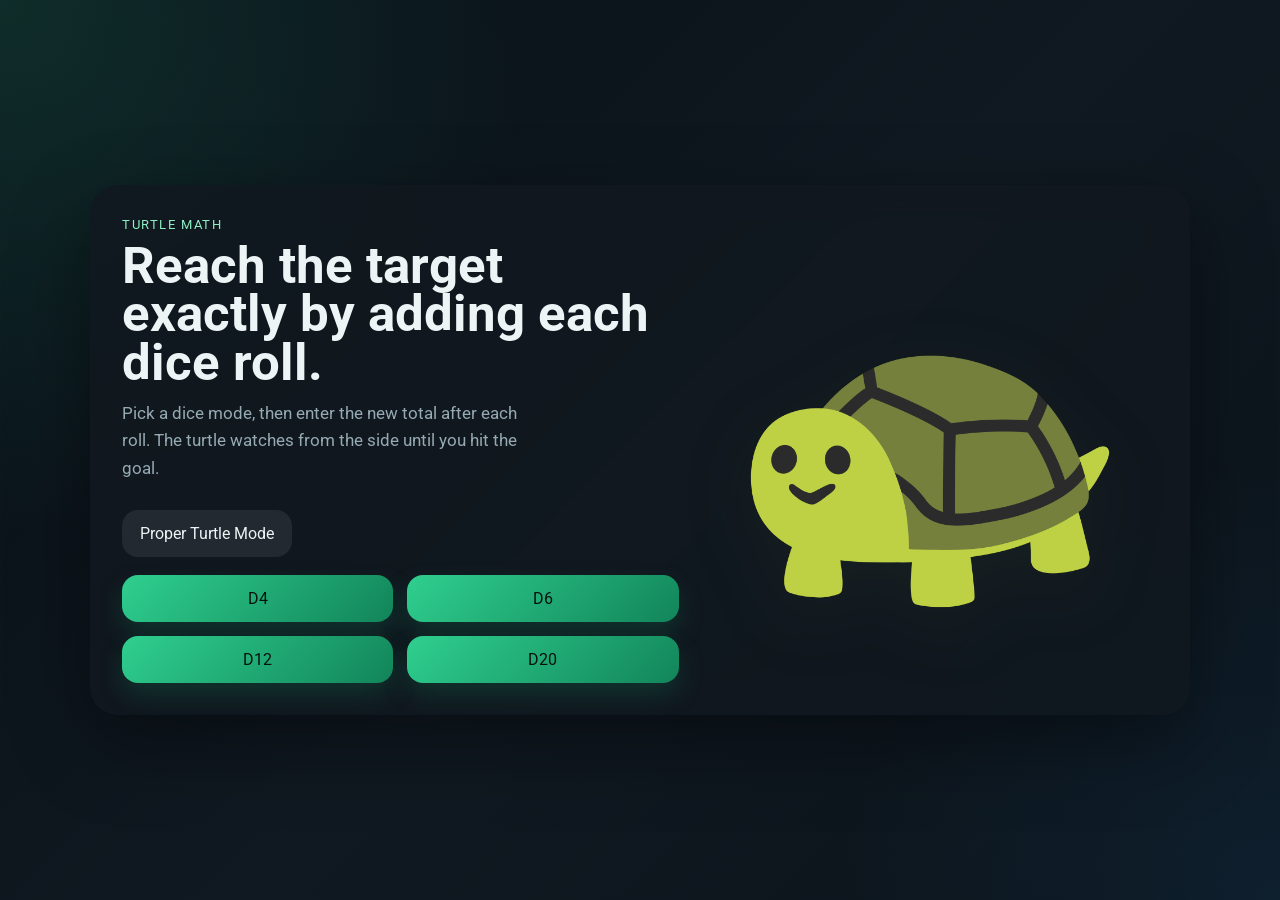
==== index.html @ 7a52d215 "proper turtle mode added" ====
<!DOCTYPE html>
<html lang="en">
  <head>
    <meta charset="UTF-8" />
    <meta name="viewport" content="width=device-width, initial-scale=1.0" />
    <title>Turtle Math</title>
    <link rel="preconnect" href="https://fonts.googleapis.com" />
    <link rel="preconnect" href="https://fonts.gstatic.com" crossorigin />
    <link
      href="https://fonts.googleapis.com/css2?family=Roboto:wght@400;500;700&display=swap"
      rel="stylesheet"
    />
    <link rel="stylesheet" href="styles.css" />
  </head>
  <body>
    <main class="app-shell">
      <section class="panel mode-panel" id="mode-screen">
        <div class="panel-copy">
          <p class="eyebrow">Turtle Math</p>
          <h1>Reach the target exactly by adding each dice roll.</h1>
          <p class="intro">
            Pick a dice mode, then enter the new total after each roll. The turtle watches
            from the side until you hit the goal.
          </p>
          <button
            type="button"
            class="secondary-button proper-toggle"
            id="proper-mode-toggle"
            aria-pressed="false"
          >
            Proper Turtle Mode
          </button>
          <div class="mode-grid">
            <button class="mode-button" data-sides="4">D4</button>
            <button class="mode-button" data-sides="6">D6</button>
            <button class="mode-button" data-sides="12">D12</button>
            <button class="mode-button" data-sides="20">D20</button>
          </div>
        </div>
        <div class="turtle-wrap">
          <img src="turtle.png" alt="Game turtle" class="turtle-art" id="mode-turtle-art" />
        </div>
      </section>

      <section class="panel game-panel hidden" id="game-screen">
        <div class="game-layout">
          <aside class="turtle-side">
            <img src="turtle.png" alt="Game turtle" class="turtle-art" id="game-turtle-art" />
          </aside>

          <div class="game-main">
            <div class="status-row">
              <div class="status-card">
                <span class="status-label">Mode</span>
                <strong id="mode-label">D6</strong>
              </div>
              <div class="status-card">
                <span class="status-label">Current Total</span>
                <strong id="current-total">0</strong>
              </div>
              <div class="status-card">
                <span class="status-label" id="roll-status-label">Roll</span>
                <div class="die-face" id="rolled-die" data-sides="">
                  <strong id="rolled-number">-</strong>
                </div>
              </div>
            </div>

            <div class="prompt-card">
              <h2 id="prompt-text">Press start to begin.</h2>
              <p id="helper-text">The die will roll automatically after you start.</p>
              <div class="proper-roll-grid hidden" id="proper-roll-grid">
                <div class="roll-panel">
                  <span class="status-label">Current</span>
                  <strong id="proper-current-total">0</strong>
                </div>
                <div class="roll-panel">
                  <span class="status-label">Roll 1</span>
                  <strong id="proper-roll-1">-</strong>
                </div>
                <div class="roll-panel">
                  <span class="status-label">Roll 2</span>
                  <strong id="proper-roll-2">-</strong>
                </div>
                <div class="roll-panel">
                  <span class="status-label">Roll 3</span>
                  <strong id="proper-roll-3">-</strong>
                </div>
              </div>
            </div>

            <form id="answer-form" class="answer-form" autocomplete="off">
              <label for="answer-input">Enter the new total</label>
              <div class="answer-row">
                <input
                  id="answer-input"
                  name="answer"
                  inputmode="numeric"
                  pattern="[0-9]*"
                  min="0"
                  max="150"
                  type="number"
                  placeholder="Type the total"
                  disabled
                />
                <button type="submit" class="primary-button hidden" disabled id="submit-button">
                  Hidden Submit
                </button>
              </div>
            </form>

            <p class="message" id="message-box">Choose a mode to begin.</p>

            <div class="button-row">
              <button type="button" class="primary-button" id="start-button">Start Game</button>
              <button type="button" class="secondary-button" id="restart-button">
                Change Mode
              </button>
            </div>
          </div>
        </div>
      </section>

      <section class="modal hidden" id="score-modal" aria-hidden="true">
        <div class="modal-card">
          <p class="eyebrow">Run Complete</p>
          <h2 id="modal-title">Scoreboard</h2>
          <div class="score-grid">
            <div class="score-chip">
              <span class="status-label">Target</span>
              <strong id="score-target">50</strong>
            </div>
            <div class="score-chip">
              <span class="status-label">Total Time</span>
              <strong id="score-time">0.0s</strong>
            </div>
            <div class="score-chip">
              <span class="status-label">Average Speed</span>
              <strong id="score-speed">0.00 nums/s</strong>
            </div>
          </div>
          <div class="graph-wrap">
            <canvas id="speed-chart" width="720" height="320"></canvas>
          </div>
          <p class="graph-caption" id="graph-caption">
            Line graph shows how long each successful step took.
          </p>
          <div class="button-row">
            <button type="button" class="primary-button" id="play-again-button">Play Again</button>
            <button type="button" class="secondary-button" id="change-mode-button">Change Mode</button>
          </div>
        </div>
      </section>
    </main>

    <script src="script.js"></script>
  </body>
</html>
---- styles.css ----
:root {
  --bg: #0b1116;
  --panel: rgba(18, 25, 31, 0.88);
  --panel-soft: rgba(25, 35, 43, 0.9);
  --text: #edf4f6;
  --muted: #95aab3;
  --accent: #2fcf8f;
  --accent-dark: #12855a;
  --accent-soft: rgba(47, 207, 143, 0.16);
  --button-text: #08120d;
  --success: #63f4b0;
  --error: #ff7777;
  --shadow: 0 28px 80px rgba(0, 0, 0, 0.42);
}

* {
  box-sizing: border-box;
}

body {
  margin: 0;
  min-height: 100vh;
  font-family: "Roboto", sans-serif;
  color: var(--text);
  background:
    radial-gradient(circle at top left, rgba(46, 160, 120, 0.2), transparent 34%),
    radial-gradient(circle at bottom right, rgba(24, 65, 103, 0.24), transparent 28%),
    linear-gradient(135deg, #071016 0%, #101921 52%, #0b141b 100%);
}

body::before {
  content: "";
  position: fixed;
  inset: -20%;
  opacity: 0;
  pointer-events: none;
  background-image: url("turtle_headphone.png");
  background-repeat: repeat;
  background-size: 220px auto;
  background-position: 0 0;
  transform: rotate(-18deg) scale(1.1);
  transition: opacity 220ms ease;
  z-index: 0;
}

.app-shell {
  width: min(1100px, calc(100vw - 32px));
  margin: 0 auto;
  padding: 24px 0;
  min-height: 100vh;
  display: flex;
  align-items: center;
  position: relative;
  z-index: 1;
}

.panel {
  width: 100%;
  background: var(--panel);
  border-radius: 28px;
  box-shadow: var(--shadow);
  backdrop-filter: blur(18px);
}

.mode-panel {
  display: grid;
  grid-template-columns: 1.1fr 0.9fr;
  gap: 24px;
  padding: 32px;
  align-items: center;
}

.panel-copy h1 {
  margin: 0 0 12px;
  font-size: clamp(2.2rem, 4vw, 4rem);
  line-height: 0.95;
}

.eyebrow {
  margin: 0 0 10px;
  letter-spacing: 0.12em;
  text-transform: uppercase;
  color: #8eeec2;
  font-size: 0.82rem;
}

.intro {
  margin: 0 0 28px;
  max-width: 42ch;
  font-size: 1.08rem;
  line-height: 1.6;
  color: var(--muted);
}

.proper-toggle {
  margin-bottom: 18px;
}

.proper-toggle.active {
  background: linear-gradient(135deg, var(--accent) 0%, var(--accent-dark) 100%);
  color: var(--button-text);
  box-shadow: 0 12px 24px rgba(18, 133, 90, 0.25);
}

.mode-grid {
  display: grid;
  grid-template-columns: repeat(2, minmax(120px, 1fr));
  gap: 14px;
}

.mode-button,
.primary-button,
.secondary-button {
  border: none;
  border-radius: 16px;
  padding: 14px 18px;
  font: inherit;
  font-size: 1rem;
  cursor: pointer;
  transition:
    transform 160ms ease,
    box-shadow 160ms ease,
    background 160ms ease;
}

.mode-button,
.primary-button {
  color: var(--button-text);
  background: linear-gradient(135deg, var(--accent) 0%, var(--accent-dark) 100%);
  box-shadow: 0 12px 24px rgba(18, 133, 90, 0.25);
}

.secondary-button {
  color: var(--text);
  background: rgba(255, 255, 255, 0.08);
}

.mode-button:hover,
.primary-button:hover,
.secondary-button:hover {
  transform: translateY(-1px);
}

.mode-button:disabled,
.primary-button:disabled {
  opacity: 0.55;
  cursor: not-allowed;
  transform: none;
}

.turtle-wrap,
.turtle-side {
  display: flex;
  align-items: center;
  justify-content: center;
}

.turtle-art {
  width: min(100%, 360px);
  height: auto;
  filter: drop-shadow(0 18px 32px rgba(49, 64, 44, 0.18));
}

.game-panel {
  padding: 24px;
}

.game-layout {
  display: grid;
  grid-template-columns: 280px 1fr;
  gap: 24px;
  align-items: center;
}

.game-main {
  display: grid;
  gap: 18px;
}

.status-row {
  display: grid;
  grid-template-columns: repeat(3, minmax(120px, 1fr));
  gap: 14px;
}

.status-card,
.prompt-card,
.answer-form {
  background: var(--panel-soft);
  border-radius: 20px;
}

.status-card {
  padding: 18px;
}

.status-label {
  display: block;
  margin-bottom: 8px;
  color: var(--muted);
  font-size: 0.9rem;
}

.status-card strong {
  font-size: clamp(1.5rem, 2.2vw, 2rem);
}

.proper-roll-grid {
  display: grid;
  grid-template-columns: repeat(4, minmax(120px, 1fr));
  gap: 12px;
  margin-top: 18px;
}

.roll-panel {
  padding: 16px;
  border-radius: 18px;
  background: rgba(255, 255, 255, 0.05);
  border: 1px solid rgba(255, 255, 255, 0.06);
}

.roll-panel strong {
  display: block;
  font-size: clamp(1.6rem, 2.4vw, 2.3rem);
}

.die-face {
  --die-size: clamp(72px, 9vw, 104px);
  position: relative;
  width: var(--die-size);
  aspect-ratio: 1 / 1;
  display: grid;
  place-items: center;
  margin-top: 6px;
  color: #08120d;
  background: linear-gradient(135deg, #95ffd0 0%, var(--accent) 55%, var(--accent-dark) 100%);
  box-shadow:
    inset 0 1px 0 rgba(255, 255, 255, 0.3),
    0 14px 30px rgba(10, 31, 23, 0.4);
  transition:
    transform 140ms ease,
    box-shadow 140ms ease,
    filter 140ms ease;
}

.die-face strong {
  position: relative;
  z-index: 1;
  font-size: clamp(1.6rem, 2.4vw, 2.2rem);
  line-height: 1;
}

.die-face[data-sides="4"] {
  clip-path: polygon(50% 4%, 5% 96%, 95% 96%);
}

.die-face[data-sides="6"] {
  border-radius: 18px;
}

.die-face[data-sides="12"] {
  clip-path: polygon(50% 3%, 95% 36%, 77% 94%, 23% 94%, 5% 36%);
}

.die-face[data-sides="20"] {
  clip-path: polygon(25% 6%, 75% 6%, 96% 50%, 75% 94%, 25% 94%, 4% 50%);
}

.die-face.rolling {
  animation: die-pop 220ms ease;
}

.prompt-card {
  padding: 24px;
}

.prompt-card h2 {
  margin: 0 0 8px;
  font-size: clamp(1.6rem, 3vw, 2.3rem);
}

.prompt-card p {
  margin: 0;
  color: var(--muted);
}

.answer-form {
  padding: 20px;
}

.answer-form label {
  display: block;
  margin-bottom: 10px;
}

.answer-row,
.button-row {
  display: flex;
  gap: 12px;
  flex-wrap: wrap;
}

.answer-row input {
  flex: 1 1 220px;
  min-width: 0;
  border: 1px solid rgba(255, 255, 255, 0.08);
  border-radius: 14px;
  padding: 14px 16px;
  font: inherit;
  font-size: 1rem;
  color: var(--text);
  background: rgba(7, 14, 18, 0.9);
  transition:
    border-color 160ms ease,
    box-shadow 160ms ease,
    background 160ms ease,
    transform 160ms ease;
}

.answer-row input:focus {
  outline: none;
  border-color: rgba(99, 244, 176, 0.55);
  box-shadow: 0 0 0 4px rgba(47, 207, 143, 0.14);
}

.message {
  min-height: 1.5em;
  margin: 0;
  font-size: 1rem;
  color: var(--muted);
}

.message.success {
  color: var(--success);
}

.message.error {
  color: var(--error);
}

.answer-form.success-flash {
  animation: success-flash 420ms ease;
}

.answer-form.success-flash input {
  border-color: rgba(99, 244, 176, 0.75);
  box-shadow: 0 0 0 5px rgba(47, 207, 143, 0.16);
  transform: scale(1.01);
}

.modal {
  position: fixed;
  inset: 0;
  background: rgba(3, 8, 12, 0.68);
  display: grid;
  place-items: center;
  padding: 20px;
}

.modal-card {
  width: min(900px, 100%);
  background: rgba(10, 18, 24, 0.96);
  border-radius: 28px;
  box-shadow: var(--shadow);
  padding: 28px;
}

.modal-card h2 {
  margin: 0 0 16px;
  font-size: clamp(1.8rem, 3vw, 2.5rem);
}

.score-grid {
  display: grid;
  grid-template-columns: repeat(3, minmax(120px, 1fr));
  gap: 14px;
  margin-bottom: 18px;
}

.score-chip {
  background: rgba(255, 255, 255, 0.06);
  border-radius: 18px;
  padding: 16px;
}

.graph-wrap {
  background: rgba(255, 255, 255, 0.04);
  border-radius: 20px;
  padding: 12px;
}

#speed-chart {
  width: 100%;
  height: auto;
  display: block;
}

.graph-caption {
  color: var(--muted);
  margin: 12px 0 20px;
}

.hidden {
  display: none;
}

@keyframes success-flash {
  0% {
    background: var(--panel-soft);
  }

  40% {
    background: rgba(47, 207, 143, 0.18);
  }

  100% {
    background: var(--panel-soft);
  }
}

@keyframes die-pop {
  0% {
    transform: scale(0.92);
    filter: brightness(0.94);
  }

  65% {
    transform: scale(1.04);
    filter: brightness(1.08);
  }

  100% {
    transform: scale(1);
    filter: brightness(1);
  }
}

body.proper-turtle-mode {
  --accent: #ff6666;
  --accent-dark: #b61f34;
  --accent-soft: rgba(255, 102, 102, 0.2);
  --button-text: #fff3f1;
  --success: #ffb0b0;
}

body.proper-turtle-mode::before {
  opacity: 0.12;
  animation: turtle-scan 14s linear infinite;
}

body.proper-turtle-mode .secondary-button {
  color: var(--button-text);
  background: linear-gradient(135deg, rgba(255, 102, 102, 0.9) 0%, rgba(182, 31, 52, 0.9) 100%);
  box-shadow: 0 12px 24px rgba(130, 18, 34, 0.28);
}

@keyframes turtle-scan {
  0% {
    background-position: 0 0;
  }

  100% {
    background-position: 320px 520px;
  }
}

@media (max-width: 860px) {
  .mode-panel,
  .game-layout {
    grid-template-columns: 1fr;
  }

  .turtle-side {
    order: -1;
  }

  .proper-roll-grid {
    grid-template-columns: repeat(2, minmax(120px, 1fr));
  }
}

@media (max-width: 620px) {
  .app-shell {
    width: min(100vw - 20px, 1100px);
    padding: 10px 0;
  }

  .mode-panel,
  .game-panel {
    padding: 18px;
  }

  .status-row,
  .mode-grid,
  .proper-roll-grid,
  .score-grid {
    grid-template-columns: 1fr;
  }

  .answer-row > *,
  .button-row > * {
    width: 100%;
  }
}
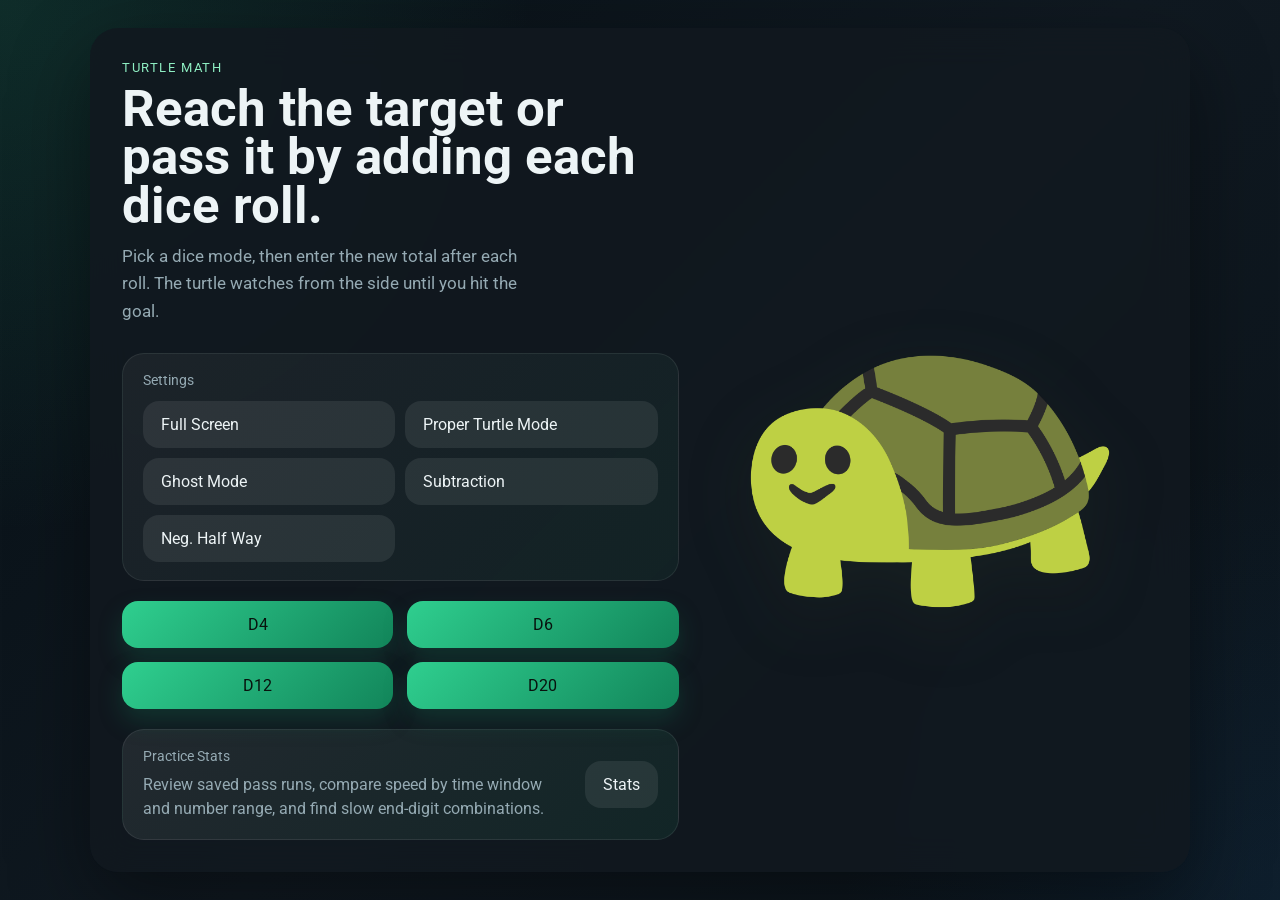
==== commit 2360abf2: "statistic and setting polished" ====
--- a/index.html
+++ b/index.html
@@ -17,25 +17,67 @@
       <section class="panel mode-panel" id="mode-screen">
         <div class="panel-copy">
           <p class="eyebrow">Turtle Math</p>
-          <h1>Reach the target exactly by adding each dice roll.</h1>
+          <h1>Reach the target or pass it by adding each dice roll.</h1>
           <p class="intro">
             Pick a dice mode, then enter the new total after each roll. The turtle watches
             from the side until you hit the goal.
           </p>
-          <button
-            type="button"
-            class="secondary-button proper-toggle"
-            id="proper-mode-toggle"
-            aria-pressed="false"
-          >
-            Proper Turtle Mode
-          </button>
+          <div class="settings-panel">
+            <span class="status-label">Settings</span>
+            <div class="settings-grid">
+              <button type="button" class="secondary-button settings-toggle" id="fullscreen-button">
+                Full Screen
+              </button>
+              <button
+                type="button"
+                class="secondary-button settings-toggle proper-toggle"
+                id="proper-mode-toggle"
+                aria-pressed="false"
+              >
+                Proper Turtle Mode
+              </button>
+              <button
+                type="button"
+                class="secondary-button settings-toggle"
+                id="ghost-mode-toggle"
+                aria-pressed="false"
+              >
+                Ghost Mode
+              </button>
+              <button
+                type="button"
+                class="secondary-button settings-toggle"
+                id="subtraction-mode-toggle"
+                aria-pressed="false"
+              >
+                Subtraction
+              </button>
+              <button
+                type="button"
+                class="secondary-button settings-toggle"
+                id="negative-halfway-toggle"
+                aria-pressed="false"
+              >
+                Neg. Half Way
+              </button>
+            </div>
+          </div>
           <div class="mode-grid">
             <button class="mode-button" data-sides="4">D4</button>
             <button class="mode-button" data-sides="6">D6</button>
             <button class="mode-button" data-sides="12">D12</button>
             <button class="mode-button" data-sides="20">D20</button>
           </div>
+          <div class="stats-launch-panel">
+            <div>
+              <span class="status-label">Practice Stats</span>
+              <p class="stats-launch-copy">
+                Review saved pass runs, compare speed by time window and number range,
+                and find slow end-digit combinations.
+              </p>
+            </div>
+            <a class="secondary-button stats-link-button" href="stats.html">Stats</a>
+          </div>
         </div>
         <div class="turtle-wrap">
           <img src="turtle.png" alt="Game turtle" class="turtle-art" id="mode-turtle-art" />
@@ -45,6 +87,7 @@
       <section class="panel game-panel hidden" id="game-screen">
         <div class="game-layout">
           <aside class="turtle-side">
+            <div class="turtle-confetti-layer" id="turtle-confetti-layer" aria-hidden="true"></div>
             <img src="turtle.png" alt="Game turtle" class="turtle-art" id="game-turtle-art" />
           </aside>
 
@@ -54,11 +97,11 @@
                 <span class="status-label">Mode</span>
                 <strong id="mode-label">D6</strong>
               </div>
-              <div class="status-card">
-                <span class="status-label">Current Total</span>
+              <div class="status-card" id="current-total-card">
+                <span class="status-label" id="current-total-label">Current Total</span>
                 <strong id="current-total">0</strong>
               </div>
-              <div class="status-card">
+              <div class="status-card" id="roll-status-card">
                 <span class="status-label" id="roll-status-label">Roll</span>
                 <div class="die-face" id="rolled-die" data-sides="">
                   <strong id="rolled-number">-</strong>
@@ -76,15 +119,21 @@
                 </div>
                 <div class="roll-panel">
                   <span class="status-label">Roll 1</span>
-                  <strong id="proper-roll-1">-</strong>
+                  <div class="die-face die-face-small" id="proper-roll-die-1" data-sides="">
+                    <strong id="proper-roll-1">-</strong>
+                  </div>
                 </div>
                 <div class="roll-panel">
                   <span class="status-label">Roll 2</span>
-                  <strong id="proper-roll-2">-</strong>
+                  <div class="die-face die-face-small" id="proper-roll-die-2" data-sides="">
+                    <strong id="proper-roll-2">-</strong>
+                  </div>
                 </div>
                 <div class="roll-panel">
                   <span class="status-label">Roll 3</span>
-                  <strong id="proper-roll-3">-</strong>
+                  <div class="die-face die-face-small" id="proper-roll-die-3" data-sides="">
+                    <strong id="proper-roll-3">-</strong>
+                  </div>
                 </div>
               </div>
             </div>
@@ -96,9 +145,9 @@
                   id="answer-input"
                   name="answer"
                   inputmode="numeric"
-                  pattern="[0-9]*"
-                  min="0"
-                  max="150"
+                  pattern="-?[0-9]*"
+                  min="-9999"
+                  max="9999"
                   type="number"
                   placeholder="Type the total"
                   disabled
@@ -107,6 +156,35 @@
                   Hidden Submit
                 </button>
               </div>
+              <div class="volume-row">
+                <label for="volume-slider">Correct Sound Volume</label>
+                <input
+                  id="volume-slider"
+                  name="volume"
+                  type="range"
+                  min="0"
+                  max="100"
+                  value="45"
+                />
+                <span class="volume-value" id="volume-value">45%</span>
+              </div>
+              <button type="button" class="secondary-button mobile-keypad-button" id="mobile-keypad-button">
+                Click if you are on mobile
+              </button>
+              <div class="keypad-wrap hidden" id="keypad-wrap" aria-label="On-page keypad">
+                <button type="button" class="keypad-button" data-keypad-value="1">1</button>
+                <button type="button" class="keypad-button" data-keypad-value="2">2</button>
+                <button type="button" class="keypad-button" data-keypad-value="3">3</button>
+                <button type="button" class="keypad-button" data-keypad-value="4">4</button>
+                <button type="button" class="keypad-button" data-keypad-value="5">5</button>
+                <button type="button" class="keypad-button" data-keypad-value="6">6</button>
+                <button type="button" class="keypad-button" data-keypad-value="7">7</button>
+                <button type="button" class="keypad-button" data-keypad-value="8">8</button>
+                <button type="button" class="keypad-button" data-keypad-value="9">9</button>
+                <button type="button" class="keypad-button keypad-button-wide" data-keypad-action="clear">Clear</button>
+                <button type="button" class="keypad-button" data-keypad-value="0">0</button>
+                <button type="button" class="keypad-button keypad-button-wide keypad-button-negate" data-keypad-action="negate">−</button>
+              </div>
             </form>
 
             <p class="message" id="message-box">Choose a mode to begin.</p>
@@ -120,6 +198,8 @@
           </div>
         </div>
       </section>
+
+      <div class="win-confetti-layer" id="win-confetti-layer" aria-hidden="true"></div>
 
       <section class="modal hidden" id="score-modal" aria-hidden="true">
         <div class="modal-card">
@@ -127,16 +207,24 @@
           <h2 id="modal-title">Scoreboard</h2>
           <div class="score-grid">
             <div class="score-chip">
-              <span class="status-label">Target</span>
+              <span class="status-label" id="score-target-label">Target</span>
               <strong id="score-target">50</strong>
             </div>
             <div class="score-chip">
-              <span class="status-label">Total Time</span>
+              <span class="status-label" id="score-time-label">Total Time</span>
               <strong id="score-time">0.0s</strong>
             </div>
             <div class="score-chip">
-              <span class="status-label">Average Speed</span>
-              <strong id="score-speed">0.00 nums/s</strong>
+              <span class="status-label">Calc Speed</span>
+              <strong id="score-calc-speed">0.00 calcs/s</strong>
+            </div>
+            <div class="score-chip">
+              <span class="status-label">Growth Speed</span>
+              <strong id="score-growth-speed">0.00 nums/s</strong>
+            </div>
+            <div class="score-chip">
+              <span class="status-label">Saved Pass Runs</span>
+              <strong id="score-pass-runs">0</strong>
             </div>
           </div>
           <div class="graph-wrap">
@@ -146,6 +234,7 @@
             Line graph shows how long each successful step took.
           </p>
           <div class="button-row">
+            <a class="secondary-button stats-link-button" href="stats.html">View Stats</a>
             <button type="button" class="primary-button" id="play-again-button">Play Again</button>
             <button type="button" class="secondary-button" id="change-mode-button">Change Mode</button>
           </div>
--- a/styles.css
+++ b/styles.css
@@ -38,8 +38,9 @@
   background-repeat: repeat;
   background-size: 220px auto;
   background-position: 0 0;
-  transform: rotate(-18deg) scale(1.1);
+  transform: translate3d(0, 0, 0) rotate(-18deg) scale(1.1);
   transition: opacity 220ms ease;
+  will-change: transform;
   z-index: 0;
 }
 
@@ -54,6 +55,10 @@
   z-index: 1;
 }
 
+.app-shell-top {
+  align-items: flex-start;
+}
+
 .panel {
   width: 100%;
   background: var(--panel);
@@ -92,20 +97,63 @@
   color: var(--muted);
 }
 
-.proper-toggle {
-  margin-bottom: 18px;
-}
-
-.proper-toggle.active {
+.settings-panel {
+  margin-top: 20px;
+  margin-bottom: 20px;
+  padding: 18px 20px;
+  border-radius: 22px;
+  background: linear-gradient(135deg, rgba(255, 255, 255, 0.05), rgba(47, 207, 143, 0.06));
+  border: 1px solid rgba(255, 255, 255, 0.08);
+}
+
+.settings-grid {
+  display: grid;
+  grid-template-columns: repeat(2, 1fr);
+  gap: 10px;
+  margin-top: 12px;
+}
+
+.settings-toggle {
+  font-size: 0.88rem;
+  padding: 10px 14px;
+  text-align: left;
+}
+
+.settings-toggle.active {
   background: linear-gradient(135deg, var(--accent) 0%, var(--accent-dark) 100%);
   color: var(--button-text);
-  box-shadow: 0 12px 24px rgba(18, 133, 90, 0.25);
+  box-shadow: 0 8px 20px rgba(18, 133, 90, 0.28);
+}
+
+.keypad-button-negate {
+  color: var(--accent);
+  background: rgba(47, 207, 143, 0.08);
+  border-color: rgba(47, 207, 143, 0.22);
+  font-size: 1.2rem;
 }
 
 .mode-grid {
   display: grid;
   grid-template-columns: repeat(2, minmax(120px, 1fr));
   gap: 14px;
+}
+
+.stats-launch-panel {
+  margin-top: 20px;
+  padding: 18px 20px;
+  border-radius: 22px;
+  background: linear-gradient(135deg, rgba(255, 255, 255, 0.08), rgba(47, 207, 143, 0.08));
+  border: 1px solid rgba(255, 255, 255, 0.08);
+  display: grid;
+  grid-template-columns: 1fr auto;
+  gap: 16px;
+  align-items: center;
+}
+
+.stats-launch-copy {
+  margin: 0;
+  color: var(--muted);
+  line-height: 1.5;
 }
 
 .mode-button,
@@ -135,6 +183,13 @@
   background: rgba(255, 255, 255, 0.08);
 }
 
+.stats-link-button {
+  display: inline-flex;
+  align-items: center;
+  justify-content: center;
+  text-decoration: none;
+}
+
 .mode-button:hover,
 .primary-button:hover,
 .secondary-button:hover {
@@ -155,10 +210,54 @@
   justify-content: center;
 }
 
+.turtle-side {
+  position: relative;
+  overflow: hidden;
+}
+
 .turtle-art {
   width: min(100%, 360px);
   height: auto;
   filter: drop-shadow(0 18px 32px rgba(49, 64, 44, 0.18));
+  position: relative;
+  z-index: 1;
+}
+
+.turtle-confetti-layer,
+.win-confetti-layer {
+  pointer-events: none;
+}
+
+.turtle-confetti-layer {
+  position: absolute;
+  inset: 0;
+  overflow: hidden;
+  z-index: 2;
+}
+
+.win-confetti-layer {
+  position: fixed;
+  inset: 0;
+  overflow: hidden;
+  z-index: 12;
+  opacity: 0;
+  transition: opacity 180ms ease;
+}
+
+.win-confetti-layer.active {
+  opacity: 1;
+}
+
+.confetti-piece {
+  position: absolute;
+  width: 12px;
+  height: 18px;
+  border-radius: 3px;
+  background: var(--confetti-color, #ffd166);
+  box-shadow: 0 2px 6px rgba(0, 0, 0, 0.18);
+  opacity: 0;
+  animation: confetti-fall var(--confetti-duration, 1200ms) ease-in forwards;
+  animation-delay: var(--confetti-delay, 0ms);
 }
 
 .game-panel {
@@ -181,6 +280,10 @@
   display: grid;
   grid-template-columns: repeat(3, minmax(120px, 1fr));
   gap: 14px;
+}
+
+body.proper-turtle-mode .status-row {
+  grid-template-columns: repeat(2, minmax(120px, 1fr));
 }
 
 .status-card,
@@ -222,6 +325,18 @@
 .roll-panel strong {
   display: block;
   font-size: clamp(1.6rem, 2.4vw, 2.3rem);
+}
+
+.roll-panel .die-face {
+  margin-top: 2px;
+}
+
+.die-face-small {
+  --die-size: clamp(58px, 7vw, 82px);
+}
+
+.die-face-small strong {
+  font-size: clamp(1.2rem, 1.9vw, 1.7rem);
 }
 
 .die-face {
@@ -323,6 +438,74 @@
   box-shadow: 0 0 0 4px rgba(47, 207, 143, 0.14);
 }
 
+.volume-row {
+  display: grid;
+  grid-template-columns: auto 1fr auto;
+  gap: 12px;
+  align-items: center;
+  margin-top: 14px;
+}
+
+.volume-row label {
+  margin: 0;
+  color: var(--muted);
+  white-space: nowrap;
+}
+
+.volume-row input[type="range"] {
+  width: 100%;
+  accent-color: var(--accent);
+}
+
+.volume-value {
+  min-width: 3.25rem;
+  text-align: right;
+  color: var(--text);
+  font-variant-numeric: tabular-nums;
+}
+
+.mobile-keypad-button {
+  margin-top: 14px;
+  width: 100%;
+}
+
+.keypad-wrap {
+  display: grid;
+  grid-template-columns: repeat(3, minmax(0, 1fr));
+  gap: 10px;
+  margin-top: 14px;
+}
+
+.keypad-button {
+  border: 1px solid rgba(255, 255, 255, 0.08);
+  border-radius: 14px;
+  padding: 12px;
+  font: inherit;
+  font-size: 1rem;
+  color: var(--text);
+  background: rgba(255, 255, 255, 0.06);
+  cursor: pointer;
+  transition:
+    transform 120ms ease,
+    background 120ms ease,
+    border-color 120ms ease;
+}
+
+.keypad-button:hover {
+  transform: translateY(-1px);
+  background: rgba(255, 255, 255, 0.1);
+}
+
+.keypad-button:disabled {
+  opacity: 0.45;
+  cursor: not-allowed;
+  transform: none;
+}
+
+.keypad-button-wide {
+  font-size: 0.95rem;
+}
+
 .message {
   min-height: 1.5em;
   margin: 0;
@@ -365,6 +548,18 @@
   padding: 28px;
 }
 
+.stats-page-panel {
+  padding: 32px;
+}
+
+.stats-page-header {
+  display: flex;
+  justify-content: space-between;
+  gap: 16px;
+  align-items: flex-start;
+  margin-bottom: 22px;
+}
+
 .modal-card h2 {
   margin: 0 0 16px;
   font-size: clamp(1.8rem, 3vw, 2.5rem);
@@ -372,7 +567,7 @@
 
 .score-grid {
   display: grid;
-  grid-template-columns: repeat(3, minmax(120px, 1fr));
+  grid-template-columns: repeat(auto-fit, minmax(140px, 1fr));
   gap: 14px;
   margin-bottom: 18px;
 }
@@ -400,6 +595,86 @@
   margin: 12px 0 20px;
 }
 
+.insight-grid,
+.stats-detail-grid {
+  display: grid;
+  gap: 14px;
+}
+
+.insight-grid {
+  grid-template-columns: repeat(3, minmax(0, 1fr));
+  margin-bottom: 18px;
+}
+
+.insight-card,
+.stats-card {
+  background: rgba(255, 255, 255, 0.05);
+  border: 1px solid rgba(255, 255, 255, 0.06);
+  border-radius: 20px;
+}
+
+.insight-card {
+  padding: 18px;
+}
+
+.insight-card strong,
+.stats-card h3 {
+  display: block;
+  margin: 0 0 8px;
+}
+
+.insight-card p {
+  margin: 0;
+  color: var(--muted);
+  line-height: 1.45;
+}
+
+.stats-detail-grid {
+  grid-template-columns: repeat(2, minmax(0, 1fr));
+  margin-bottom: 20px;
+}
+
+.stats-card {
+  padding: 18px;
+}
+
+.stats-card-header {
+  margin-bottom: 14px;
+}
+
+.stats-card-header h3 {
+  margin: 0 0 6px;
+  font-size: 1.05rem;
+}
+
+.stats-table {
+  display: grid;
+  gap: 10px;
+}
+
+.stats-row {
+  display: grid;
+  gap: 8px;
+  padding: 12px 14px;
+  border-radius: 16px;
+  background: rgba(8, 16, 22, 0.78);
+  border: 1px solid rgba(255, 255, 255, 0.06);
+}
+
+.stats-row strong {
+  font-size: 1rem;
+}
+
+.stats-row span {
+  color: var(--muted);
+  font-size: 0.94rem;
+}
+
+.stats-empty {
+  margin: 0;
+  color: var(--muted);
+}
+
 .hidden {
   display: none;
 }
@@ -432,6 +707,25 @@
   100% {
     transform: scale(1);
     filter: brightness(1);
+  }
+}
+
+@keyframes confetti-fall {
+  0% {
+    opacity: 0;
+    transform: translate3d(0, -18px, 0) rotate(0deg) scale(0.8);
+  }
+
+  12% {
+    opacity: 1;
+  }
+
+  100% {
+    opacity: 0;
+    transform:
+      translate3d(var(--confetti-x, 0px), 260px, 0)
+      rotate(var(--confetti-rotate, 540deg))
+      scale(1);
   }
 }
 
@@ -456,11 +750,11 @@
 
 @keyframes turtle-scan {
   0% {
-    background-position: 0 0;
+    transform: translate3d(0, 0, 0) rotate(-18deg) scale(1.1);
   }
 
   100% {
-    background-position: 320px 520px;
+    transform: translate3d(220px, 0, 0) rotate(-18deg) scale(1.1);
   }
 }
 
@@ -475,7 +769,7 @@
   }
 
   .proper-roll-grid {
-    grid-template-columns: repeat(2, minmax(120px, 1fr));
+    grid-template-columns: repeat(4, minmax(90px, 1fr));
   }
 }
 
@@ -490,15 +784,54 @@
     padding: 18px;
   }
 
+  .stats-page-panel {
+    padding: 18px;
+  }
+
   .status-row,
   .mode-grid,
-  .proper-roll-grid,
   .score-grid {
     grid-template-columns: 1fr;
+  }
+
+  .stats-launch-panel,
+  .insight-grid,
+  .stats-detail-grid,
+  .stats-page-header {
+    grid-template-columns: 1fr;
+  }
+
+  .stats-page-header {
+    display: grid;
+  }
+
+  .proper-roll-grid {
+    grid-template-columns: minmax(92px, 1fr) repeat(3, minmax(70px, 1fr));
+    gap: 8px;
+  }
+
+  .roll-panel {
+    padding: 12px;
+  }
+
+  .die-face-small {
+    --die-size: clamp(48px, 13vw, 60px);
+  }
+
+  .die-face-small strong {
+    font-size: clamp(1rem, 3.5vw, 1.2rem);
   }
 
   .answer-row > *,
   .button-row > * {
     width: 100%;
   }
-}
+
+  .volume-row {
+    grid-template-columns: 1fr;
+  }
+
+  .volume-value {
+    text-align: left;
+  }
+}
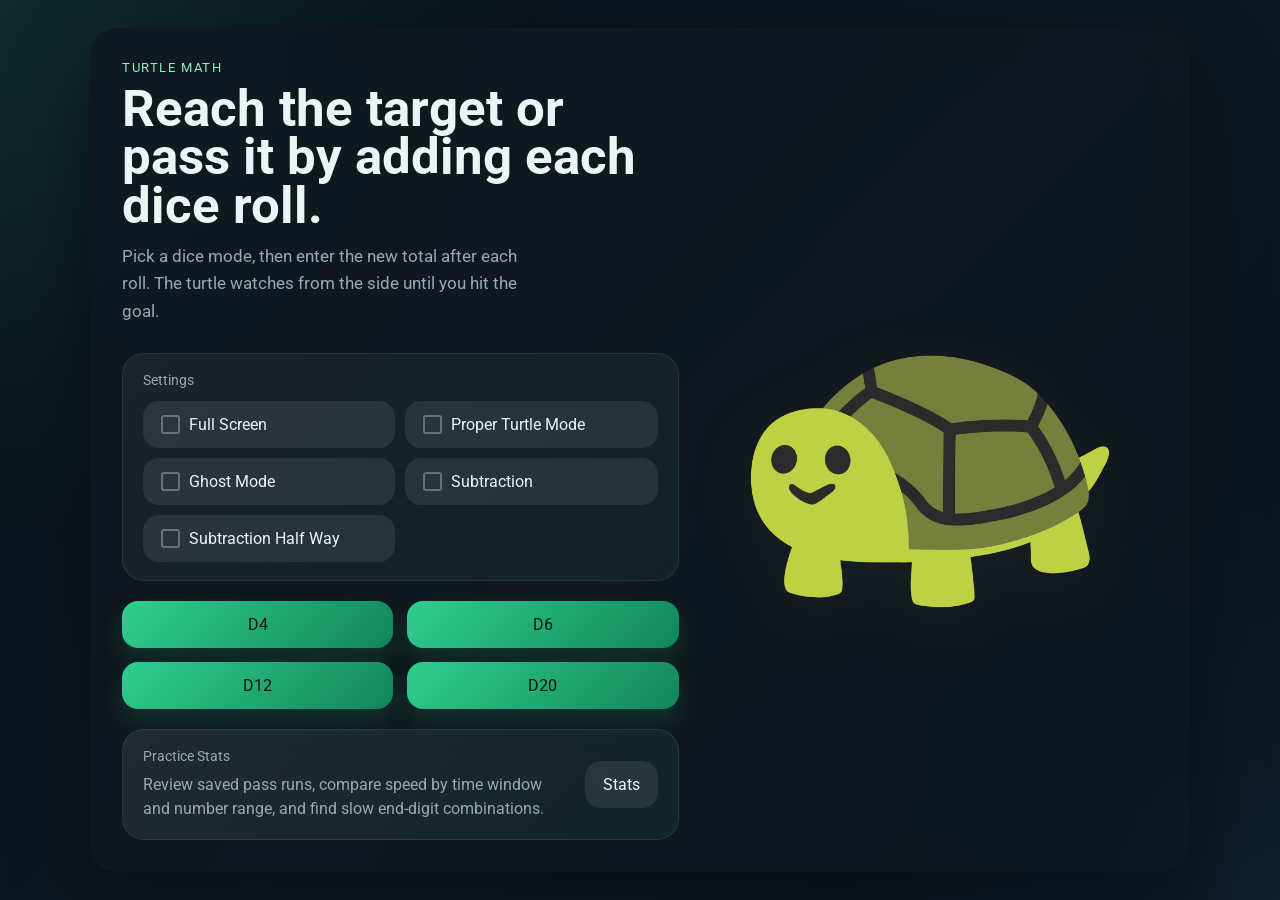
==== commit 50b2bc84: "setting and stats updated" ====
--- a/index.html
+++ b/index.html
@@ -58,7 +58,7 @@
                 id="negative-halfway-toggle"
                 aria-pressed="false"
               >
-                Neg. Half Way
+                Subtraction Half Way
               </button>
             </div>
           </div>
@@ -223,7 +223,7 @@
               <strong id="score-growth-speed">0.00 nums/s</strong>
             </div>
             <div class="score-chip">
-              <span class="status-label">Saved Pass Runs</span>
+              <span class="status-label" id="score-pass-runs-label">Saved Pass Runs</span>
               <strong id="score-pass-runs">0</strong>
             </div>
           </div>
@@ -233,10 +233,16 @@
           <p class="graph-caption" id="graph-caption">
             Line graph shows how long each successful step took.
           </p>
+          <section class="stats-card run-stats-card">
+            <div class="stats-card-header">
+              <h3>This Run</h3>
+              <span class="status-label">Each accepted answer in order</span>
+            </div>
+            <div class="stats-table" id="score-run-table"></div>
+          </section>
           <div class="button-row">
-            <a class="secondary-button stats-link-button" href="stats.html">View Stats</a>
             <button type="button" class="primary-button" id="play-again-button">Play Again</button>
-            <button type="button" class="secondary-button" id="change-mode-button">Change Mode</button>
+            <button type="button" class="secondary-button" id="change-mode-button">Other Modes</button>
           </div>
         </div>
       </section>
--- a/styles.css
+++ b/styles.css
@@ -116,13 +116,37 @@
 .settings-toggle {
   font-size: 0.88rem;
   padding: 10px 14px;
+  display: flex;
+  align-items: center;
+  gap: 9px;
   text-align: left;
+}
+
+.settings-toggle::before {
+  content: "";
+  width: 15px;
+  height: 15px;
+  min-width: 15px;
+  border: 2px solid rgba(255, 255, 255, 0.3);
+  border-radius: 3px;
+  transition:
+    background 160ms ease,
+    border-color 160ms ease;
 }
 
 .settings-toggle.active {
   background: linear-gradient(135deg, var(--accent) 0%, var(--accent-dark) 100%);
   color: var(--button-text);
   box-shadow: 0 8px 20px rgba(18, 133, 90, 0.28);
+}
+
+.settings-toggle.active::before {
+  background: rgba(255, 255, 255, 0.9);
+  border-color: transparent;
+  background-image: url("data:image/svg+xml,%3Csvg xmlns='http://www.w3.org/2000/svg' viewBox='0 0 12 12'%3E%3Cpath d='M2 6l3 3 5-5' stroke='%23082010' stroke-width='2.2' fill='none' stroke-linecap='round' stroke-linejoin='round'/%3E%3C/svg%3E");
+  background-size: 10px;
+  background-repeat: no-repeat;
+  background-position: center;
 }
 
 .keypad-button-negate {
@@ -595,6 +619,10 @@
   margin: 12px 0 20px;
 }
 
+.run-stats-card {
+  margin-bottom: 20px;
+}
+
 .insight-grid,
 .stats-detail-grid {
   display: grid;
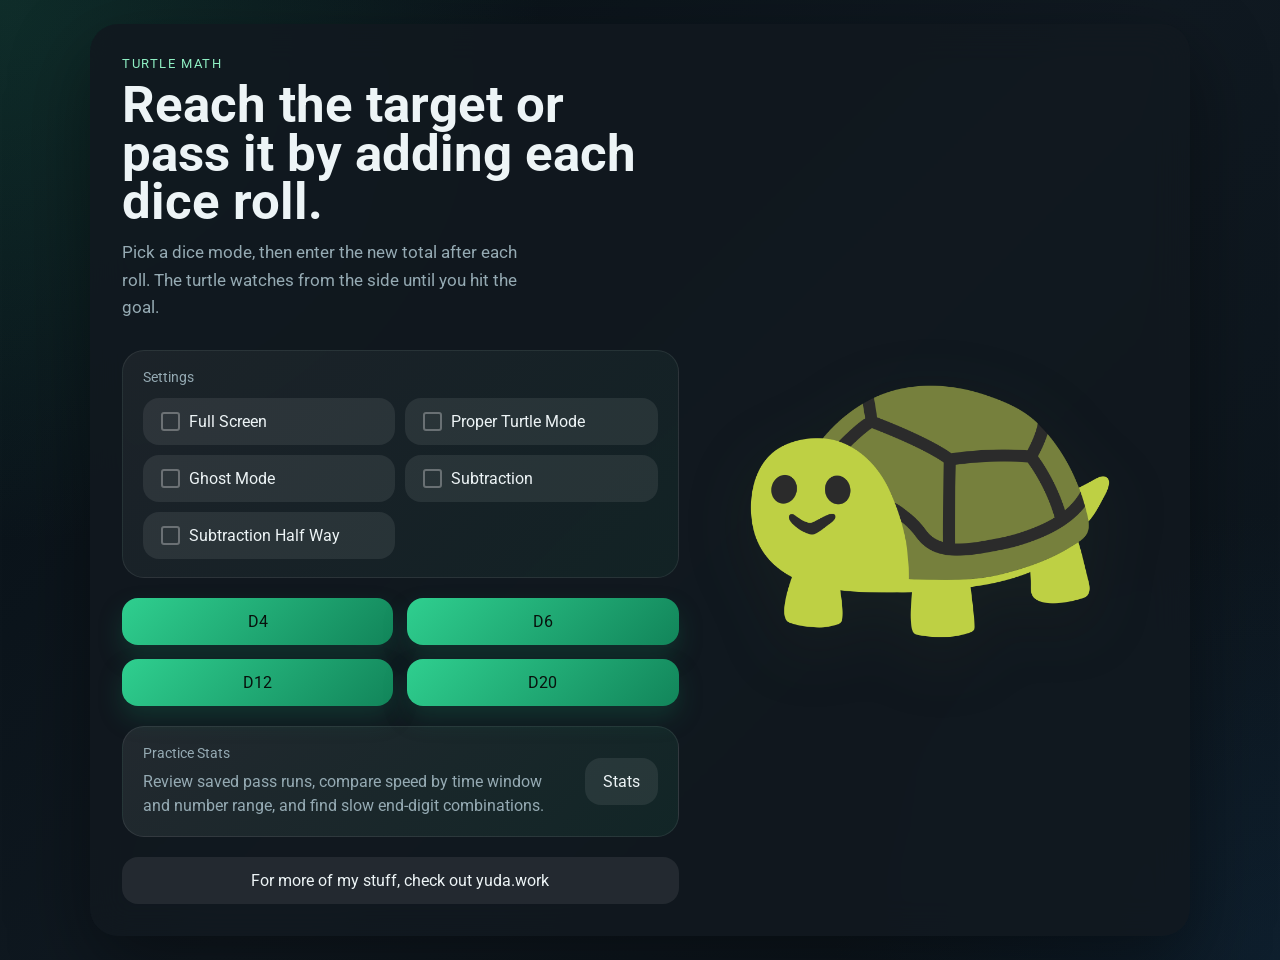
==== commit 7d0702ce: "emote added" ====
--- a/index.html
+++ b/index.html
@@ -78,17 +78,59 @@
             </div>
             <a class="secondary-button stats-link-button" href="stats.html">Stats</a>
           </div>
+          <div class="creator-link-panel">
+            <a class="secondary-button creator-link-button" href="https://yuda.work">
+              For more of my stuff, check out yuda.work
+            </a>
+          </div>
         </div>
         <div class="turtle-wrap">
-          <img src="turtle.png" alt="Game turtle" class="turtle-art" id="mode-turtle-art" />
+          <img src="assets/turtle.png" alt="Game turtle" class="turtle-art" id="mode-turtle-art" />
         </div>
       </section>
 
       <section class="panel game-panel hidden" id="game-screen">
+        <div class="score-panel hidden" id="score-modal">
+          <p class="eyebrow" id="modal-title">Run Complete</p>
+          <div class="score-grid">
+            <div class="score-chip">
+              <span class="status-label" id="score-target-label">Target</span>
+              <strong id="score-target">50</strong>
+            </div>
+            <div class="score-chip">
+              <span class="status-label" id="score-time-label">Total Time</span>
+              <strong id="score-time">0.0s</strong>
+            </div>
+            <div class="score-chip">
+              <span class="status-label">Calc Speed</span>
+              <strong id="score-calc-speed">0.00 calcs/s</strong>
+            </div>
+            <div class="score-chip">
+              <span class="status-label">Growth Speed</span>
+              <strong id="score-growth-speed">0.00 nums/s</strong>
+            </div>
+            <div class="score-chip">
+              <span class="status-label">Saved Pass Runs</span>
+              <strong id="score-pass-runs">0</strong>
+            </div>
+          </div>
+          <div class="mode-emote-bar" id="run-mode-emotes" aria-label="Current run modes"></div>
+          <div class="graph-wrap">
+            <canvas id="speed-chart" width="720" height="320"></canvas>
+          </div>
+          <p class="graph-caption" id="graph-caption">
+            Line graph shows how long each successful step took.
+          </p>
+          <div class="button-row">
+            <button type="button" class="primary-button" id="play-again-button">Play Again</button>
+            <button type="button" class="secondary-button" id="change-mode-button">Change Mode</button>
+          </div>
+        </div>
+
         <div class="game-layout">
           <aside class="turtle-side">
             <div class="turtle-confetti-layer" id="turtle-confetti-layer" aria-hidden="true"></div>
-            <img src="turtle.png" alt="Game turtle" class="turtle-art" id="game-turtle-art" />
+            <img src="assets/turtle.png" alt="Game turtle" class="turtle-art" id="game-turtle-art" />
           </aside>
 
           <div class="game-main">
@@ -200,52 +242,6 @@
       </section>
 
       <div class="win-confetti-layer" id="win-confetti-layer" aria-hidden="true"></div>
-
-      <section class="modal hidden" id="score-modal" aria-hidden="true">
-        <div class="modal-card">
-          <p class="eyebrow">Run Complete</p>
-          <h2 id="modal-title">Scoreboard</h2>
-          <div class="score-grid">
-            <div class="score-chip">
-              <span class="status-label" id="score-target-label">Target</span>
-              <strong id="score-target">50</strong>
-            </div>
-            <div class="score-chip">
-              <span class="status-label" id="score-time-label">Total Time</span>
-              <strong id="score-time">0.0s</strong>
-            </div>
-            <div class="score-chip">
-              <span class="status-label">Calc Speed</span>
-              <strong id="score-calc-speed">0.00 calcs/s</strong>
-            </div>
-            <div class="score-chip">
-              <span class="status-label">Growth Speed</span>
-              <strong id="score-growth-speed">0.00 nums/s</strong>
-            </div>
-            <div class="score-chip">
-              <span class="status-label" id="score-pass-runs-label">Saved Pass Runs</span>
-              <strong id="score-pass-runs">0</strong>
-            </div>
-          </div>
-          <div class="graph-wrap">
-            <canvas id="speed-chart" width="720" height="320"></canvas>
-          </div>
-          <p class="graph-caption" id="graph-caption">
-            Line graph shows how long each successful step took.
-          </p>
-          <section class="stats-card run-stats-card">
-            <div class="stats-card-header">
-              <h3>This Run</h3>
-              <span class="status-label">Each accepted answer in order</span>
-            </div>
-            <div class="stats-table" id="score-run-table"></div>
-          </section>
-          <div class="button-row">
-            <button type="button" class="primary-button" id="play-again-button">Play Again</button>
-            <button type="button" class="secondary-button" id="change-mode-button">Other Modes</button>
-          </div>
-        </div>
-      </section>
     </main>
 
     <script src="script.js"></script>
--- a/styles.css
+++ b/styles.css
@@ -34,13 +34,13 @@
   inset: -20%;
   opacity: 0;
   pointer-events: none;
-  background-image: url("turtle_headphone.png");
+  background-image: url("assets/turtle_headphone.png");
   background-repeat: repeat;
   background-size: 220px auto;
   background-position: 0 0;
-  transform: translate3d(0, 0, 0) rotate(-18deg) scale(1.1);
+  transform: rotate(-18deg) scale(1.1);
   transition: opacity 220ms ease;
-  will-change: transform;
+  will-change: background-position;
   z-index: 0;
 }
 
@@ -178,6 +178,19 @@
   margin: 0;
   color: var(--muted);
   line-height: 1.5;
+}
+
+.creator-link-panel {
+  margin-top: 20px;
+}
+
+.creator-link-button {
+  width: 100%;
+  display: inline-flex;
+  align-items: center;
+  justify-content: center;
+  text-decoration: none;
+  text-align: center;
 }
 
 .mode-button,
@@ -555,25 +568,69 @@
   transform: scale(1.01);
 }
 
-.modal {
-  position: fixed;
-  inset: 0;
-  background: rgba(3, 8, 12, 0.68);
-  display: grid;
-  place-items: center;
-  padding: 20px;
-}
-
-.modal-card {
-  width: min(900px, 100%);
-  background: rgba(10, 18, 24, 0.96);
-  border-radius: 28px;
-  box-shadow: var(--shadow);
+.score-panel {
   padding: 28px;
 }
 
 .stats-page-panel {
   padding: 32px;
+}
+
+.filter-row {
+  display: flex;
+  flex-wrap: wrap;
+  gap: 8px;
+  margin-bottom: 20px;
+}
+
+.filter-pill {
+  padding: 7px 18px;
+  border-radius: 20px;
+  border: 1px solid rgba(255, 255, 255, 0.12);
+  background: rgba(255, 255, 255, 0.06);
+  color: var(--muted);
+  font-size: 0.88rem;
+  font-family: inherit;
+  cursor: pointer;
+  transition:
+    background 120ms,
+    color 120ms,
+    border-color 120ms;
+}
+
+.filter-pill:hover {
+  background: rgba(255, 255, 255, 0.1);
+  color: var(--text);
+}
+
+.filter-pill.active {
+  background: var(--accent-soft);
+  border-color: var(--accent);
+  color: var(--accent);
+  font-weight: 500;
+}
+
+.filter-pill-proper {
+  border-color: rgba(255, 102, 102, 0.25);
+  color: rgba(255, 102, 102, 0.7);
+}
+
+.filter-pill-proper:hover {
+  background: rgba(255, 102, 102, 0.1);
+  color: #ff6666;
+}
+
+.filter-pill-proper.active {
+  background: rgba(255, 102, 102, 0.15);
+  border-color: #ff6666;
+  color: #ff6666;
+}
+
+.filter-divider {
+  width: 1px;
+  align-self: stretch;
+  background: rgba(255, 255, 255, 0.1);
+  margin: 2px 4px;
 }
 
 .stats-page-header {
@@ -602,6 +659,58 @@
   padding: 16px;
 }
 
+.stats-mode-label {
+  margin: 0 0 10px;
+  color: var(--muted);
+  font-size: 0.9rem;
+}
+
+.mode-emote-bar {
+  display: flex;
+  flex-wrap: wrap;
+  gap: 10px;
+  margin: 0 0 12px;
+}
+
+.mode-emote-chip {
+  display: inline-flex;
+  align-items: center;
+  gap: 10px;
+  min-height: 48px;
+  padding: 10px 14px;
+  border-radius: 999px;
+  background: rgba(255, 255, 255, 0.06);
+  border: 1px solid rgba(255, 255, 255, 0.08);
+}
+
+.mode-emote-chip img {
+  width: 28px;
+  height: 28px;
+  object-fit: contain;
+  flex: 0 0 auto;
+}
+
+.mode-emote-copy {
+  display: flex;
+  flex-direction: column;
+  line-height: 1.1;
+}
+
+.mode-emote-copy strong {
+  font-size: 0.92rem;
+}
+
+.mode-emote-copy span {
+  color: var(--muted);
+  font-size: 0.76rem;
+}
+
+.mode-emote-empty {
+  margin: 0;
+  color: var(--muted);
+  font-size: 0.86rem;
+}
+
 .graph-wrap {
   background: rgba(255, 255, 255, 0.04);
   border-radius: 20px;
@@ -705,6 +814,58 @@
 
 .hidden {
   display: none;
+}
+
+/* Past Runs Modal */
+.past-runs-modal {
+  position: fixed;
+  inset: 0;
+  z-index: 200;
+  display: flex;
+  align-items: flex-start;
+  justify-content: center;
+  padding: 32px 16px 48px;
+  overflow-y: auto;
+}
+
+.past-runs-modal.hidden {
+  display: none;
+}
+
+.past-runs-backdrop {
+  position: fixed;
+  inset: 0;
+  background: rgba(0, 0, 0, 0.65);
+  z-index: -1;
+}
+
+.past-runs-panel {
+  width: min(860px, 100%);
+  padding: 28px;
+  position: relative;
+}
+
+.past-runs-modal-header {
+  display: flex;
+  align-items: flex-start;
+  justify-content: space-between;
+  gap: 16px;
+  margin-bottom: 20px;
+}
+
+.past-runs-modal-header h2 {
+  margin: 0 0 2px;
+  font-size: clamp(1.3rem, 2.5vw, 1.8rem);
+}
+
+.stats-row.run-list-row {
+  cursor: pointer;
+  transition: background 100ms, border-color 100ms;
+}
+
+.stats-row.run-list-row:hover {
+  background: rgba(47, 207, 143, 0.08);
+  border-color: rgba(47, 207, 143, 0.25);
 }
 
 @keyframes success-flash {
@@ -770,6 +931,7 @@
   animation: turtle-scan 14s linear infinite;
 }
 
+
 body.proper-turtle-mode .secondary-button {
   color: var(--button-text);
   background: linear-gradient(135deg, rgba(255, 102, 102, 0.9) 0%, rgba(182, 31, 52, 0.9) 100%);
@@ -778,11 +940,11 @@
 
 @keyframes turtle-scan {
   0% {
-    transform: translate3d(0, 0, 0) rotate(-18deg) scale(1.1);
+    background-position: 0 0;
   }
 
   100% {
-    transform: translate3d(220px, 0, 0) rotate(-18deg) scale(1.1);
+    background-position: 220px 0;
   }
 }
 
